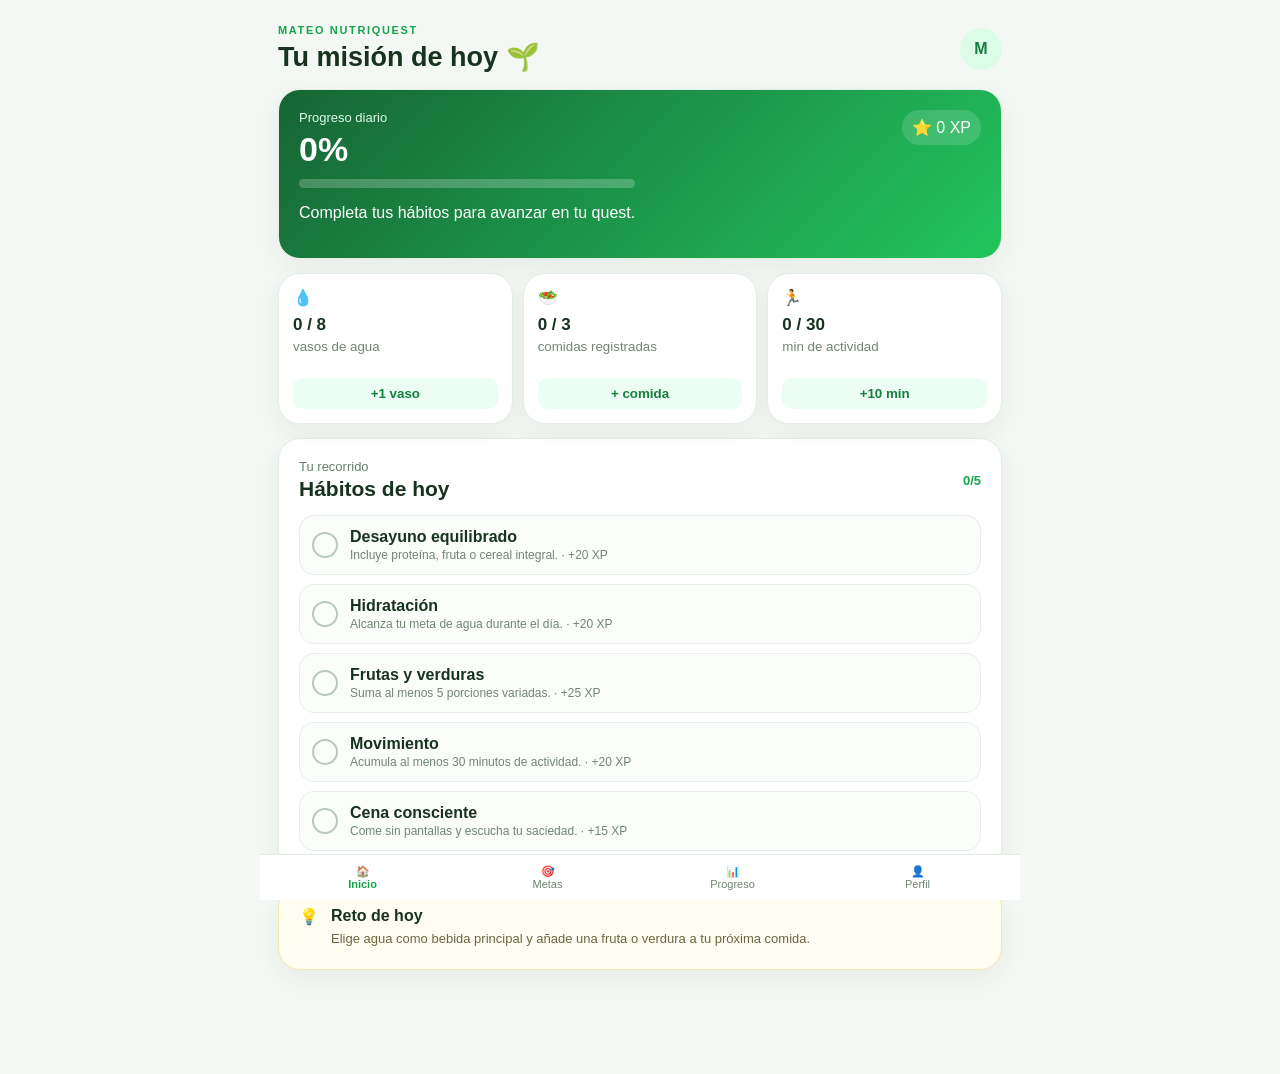
==== app/src/main/assets/index.html @ 77de2a28 "fix: package web app assets for Android APK" ====
<!doctype html><html lang="es"><head><meta charset="UTF-8"><meta name="viewport" content="width=device-width,initial-scale=1"><title>Mateo Nutriquest</title><style>*{box-sizing:border-box}body{margin:0;font-family:Arial,sans-serif;background:#f4f8f4;color:#17321f}.app{max-width:760px;margin:auto;padding-bottom:90px}.top{display:flex;justify-content:space-between;align-items:center;padding:24px 18px 16px}.ey{font-size:11px;font-weight:800;letter-spacing:.15em;color:#16a34a}.top h1{margin:5px 0 0;font-size:27px}.avatar{width:42px;height:42px;border-radius:50%;display:grid;place-items:center;background:#dcfce7;color:#15803d;font-weight:800}.card{background:#fff;border:1px solid #e4eee5;border-radius:22px;padding:20px;margin:0 18px 14px;box-shadow:0 8px 25px rgba(23,50,31,.06)}.hero{background:linear-gradient(135deg,#166534,#22c55e);color:#fff;display:flex;justify-content:space-between;gap:12px}.muted{margin:0;color:#66806d;font-size:13px}.hero .muted{color:#dcfce7}.pct{font-size:34px;font-weight:800;margin:5px 0 10px}.bar{height:9px;border-radius:20px;background:rgba(255,255,255,.22);overflow:hidden}.bar span{display:block;height:100%;width:0;background:#fff}.badge{background:rgba(255,255,255,.15);border-radius:999px;padding:8px 10px;height:max-content;white-space:nowrap}.stats{display:grid;grid-template-columns:repeat(3,1fr);gap:10px;margin:0 18px 14px}.stats .card{margin:0;padding:14px}.stat strong{display:block;font-size:17px;margin-top:8px}.stat small{display:block;color:#718574;min-height:30px;margin:4px 0 9px}.stat button{width:100%;border:0;border-radius:10px;background:#ecfdf3;color:#15803d;padding:8px;font-weight:700}.title{display:flex;justify-content:space-between;align-items:center}.title h2{margin:3px 0 0;font-size:21px}.title span{font-size:13px;font-weight:800;color:#16a34a}.list{display:grid;gap:9px;margin-top:14px}.habit{display:flex;gap:12px;align-items:center;border:1px solid #e8eee9;border-radius:15px;padding:12px;background:#fbfdfb}.check{width:26px;height:26px;border:2px solid #b8c9bc;border-radius:50%;display:grid;place-items:center;flex:none;color:#fff}.done{background:#f0fdf4;border-color:#bbf7d0}.done .check{background:#22c55e;border-color:#22c55e}.done strong{text-decoration:line-through;color:#709079}.habit p{margin:2px 0 0;font-size:12px;color:#718574}.tip{display:flex;gap:12px;background:#fffdf2;border-color:#f4e7b0}.tip p{margin:5px 0 0;color:#6d653f;font-size:13px;line-height:1.45}.nav{position:fixed;bottom:0;left:50%;transform:translateX(-50%);width:min(760px,100%);display:grid;grid-template-columns:repeat(4,1fr);background:#fff;border-top:1px solid #e5ece6;padding:10px}.nav div{text-align:center;font-size:11px;color:#718574}.nav .a{color:#16a34a;font-weight:800}@media(max-width:600px){.stats{gap:7px}.stats .card{padding:11px}.stat small{font-size:11px}}</style></head><body><div class="app"><header class="top"><div><div class="ey">MATEO NUTRIQUEST</div><h1>Tu misión de hoy 🌱</h1></div><div class="avatar">M</div></header><section class="card hero"><div><p class="muted">Progreso diario</p><div class="pct" id="pct">0%</div><div class="bar"><span id="bar"></span></div><p id="mot">Completa tus hábitos para avanzar en tu quest.</p></div><div class="badge">⭐ <span id="xp">0</span> XP</div></section><section class="stats"><article class="card stat">💧<strong id="water">0 / 8</strong><small>vasos de agua</small><button onclick="add('water')">+1 vaso</button></article><article class="card stat">🥗<strong id="meal">0 / 3</strong><small>comidas registradas</small><button onclick="add('meal')">+ comida</button></article><article class="card stat">🏃<strong id="activity">0 / 30</strong><small>min de actividad</small><button onclick="add('activity')">+10 min</button></article></section><section class="card"><div class="title"><div><p class="muted">Tu recorrido</p><h2>Hábitos de hoy</h2></div><span id="count">0/5</span></div><div class="list" id="list"></div></section><section class="card tip"><div>💡</div><div><strong>Reto de hoy</strong><p>Elige agua como bebida principal y añade una fruta o verdura a tu próxima comida.</p></div></section></div><nav class="nav"><div class="a">🏠<br>Inicio</div><div>🎯<br>Metas</div><div>📊<br>Progreso</div><div>👤<br>Perfil</div></nav><script>const H=[['Desayuno equilibrado','Incluye proteína, fruta o cereal integral.',20],['Hidratación','Alcanza tu meta de agua durante el día.',20],['Frutas y verduras','Suma al menos 5 porciones variadas.',25],['Movimiento','Acumula al menos 30 minutos de actividad.',20],['Cena consciente','Come sin pantallas y escucha tu saciedad.',15]];const s={water:0,meal:0,activity:0,xp:0,done:[0,0,0,0,0]};function render(){let c=s.done.filter(Boolean).length,p=Math.round(c/5*100);document.getElementById('pct').textContent=p+'%';document.getElementById('bar').style.width=p+'%';document.getElementById('xp').textContent=s.xp;document.getElementById('count').textContent=c+'/5';document.getElementById('water').textContent=s.water+' / 8';document.getElementById('meal').textContent=s.meal+' / 3';document.getElementById('activity').textContent=s.activity+' / 30';document.getElementById('mot').textContent=p===100?'¡Quest completada! Mañana hay una nueva aventura.':p>=60?'¡Vas genial! Unos pasos más y completas tu misión.':'Completa tus hábitos para avanzar en tu quest.';document.getElementById('list').innerHTML=H.map((h,i)=>'<div class="habit '+(s.done[i]?'done':'')+'" onclick="toggle('+i+')"><div class="check">'+(s.done[i]?'✓':'')+'</div><div><strong>'+h[0]+'</strong><p>'+h[1]+' · +'+h[2]+' XP</p></div></div>').join('')}function toggle(i){s.done[i]=!s.done[i];s.xp+=s.done[i]?H[i][2]:-H[i][2];render()}function add(k){s[k]=Math.min(k==='water'?8:k==='meal'?3:30,s[k]+(k==='activity'?10:1));render()}render();</script></body></html>
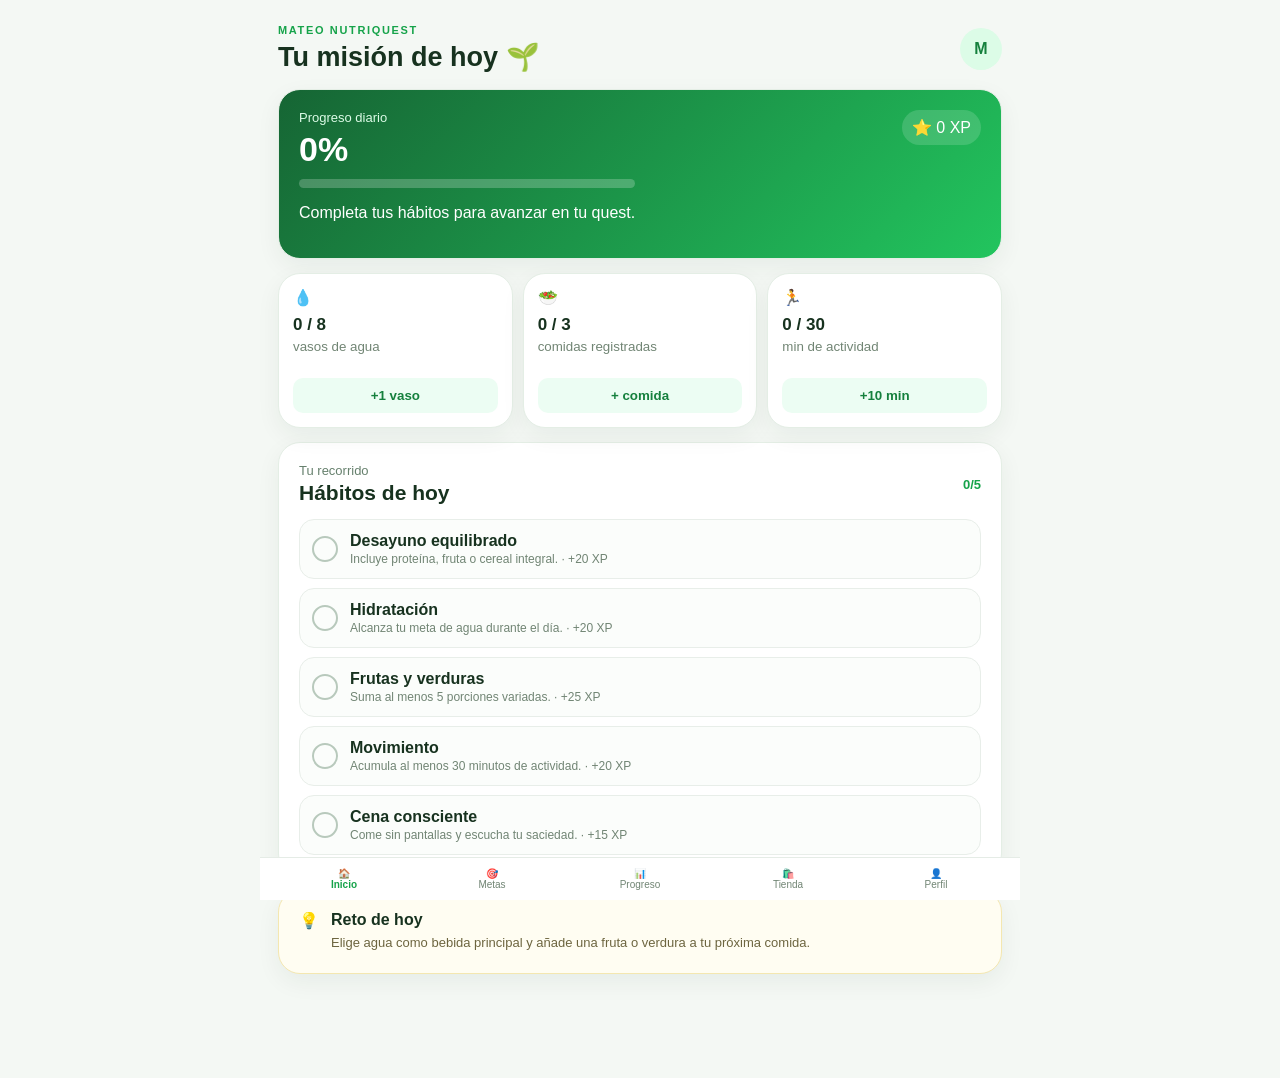
==== commit 58018434: "Agregar sección de venta de productos a NutriQuest" ====
--- a/app/src/main/assets/index.html
+++ b/app/src/main/assets/index.html
@@ -1 +1 @@
-<!doctype html><html lang="es"><head><meta charset="UTF-8"><meta name="viewport" content="width=device-width,initial-scale=1"><title>Mateo Nutriquest</title><style>*{box-sizing:border-box}body{margin:0;font-family:Arial,sans-serif;background:#f4f8f4;color:#17321f}.app{max-width:760px;margin:auto;padding-bottom:90px}.top{display:flex;justify-content:space-between;align-items:center;padding:24px 18px 16px}.ey{font-size:11px;font-weight:800;letter-spacing:.15em;color:#16a34a}.top h1{margin:5px 0 0;font-size:27px}.avatar{width:42px;height:42px;border-radius:50%;display:grid;place-items:center;background:#dcfce7;color:#15803d;font-weight:800}.card{background:#fff;border:1px solid #e4eee5;border-radius:22px;padding:20px;margin:0 18px 14px;box-shadow:0 8px 25px rgba(23,50,31,.06)}.hero{background:linear-gradient(135deg,#166534,#22c55e);color:#fff;display:flex;justify-content:space-between;gap:12px}.muted{margin:0;color:#66806d;font-size:13px}.hero .muted{color:#dcfce7}.pct{font-size:34px;font-weight:800;margin:5px 0 10px}.bar{height:9px;border-radius:20px;background:rgba(255,255,255,.22);overflow:hidden}.bar span{display:block;height:100%;width:0;background:#fff}.badge{background:rgba(255,255,255,.15);border-radius:999px;padding:8px 10px;height:max-content;white-space:nowrap}.stats{display:grid;grid-template-columns:repeat(3,1fr);gap:10px;margin:0 18px 14px}.stats .card{margin:0;padding:14px}.stat strong{display:block;font-size:17px;margin-top:8px}.stat small{display:block;color:#718574;min-height:30px;margin:4px 0 9px}.stat button{width:100%;border:0;border-radius:10px;background:#ecfdf3;color:#15803d;padding:8px;font-weight:700}.title{display:flex;justify-content:space-between;align-items:center}.title h2{margin:3px 0 0;font-size:21px}.title span{font-size:13px;font-weight:800;color:#16a34a}.list{display:grid;gap:9px;margin-top:14px}.habit{display:flex;gap:12px;align-items:center;border:1px solid #e8eee9;border-radius:15px;padding:12px;background:#fbfdfb}.check{width:26px;height:26px;border:2px solid #b8c9bc;border-radius:50%;display:grid;place-items:center;flex:none;color:#fff}.done{background:#f0fdf4;border-color:#bbf7d0}.done .check{background:#22c55e;border-color:#22c55e}.done strong{text-decoration:line-through;color:#709079}.habit p{margin:2px 0 0;font-size:12px;color:#718574}.tip{display:flex;gap:12px;background:#fffdf2;border-color:#f4e7b0}.tip p{margin:5px 0 0;color:#6d653f;font-size:13px;line-height:1.45}.nav{position:fixed;bottom:0;left:50%;transform:translateX(-50%);width:min(760px,100%);display:grid;grid-template-columns:repeat(4,1fr);background:#fff;border-top:1px solid #e5ece6;padding:10px}.nav div{text-align:center;font-size:11px;color:#718574}.nav .a{color:#16a34a;font-weight:800}@media(max-width:600px){.stats{gap:7px}.stats .card{padding:11px}.stat small{font-size:11px}}</style></head><body><div class="app"><header class="top"><div><div class="ey">MATEO NUTRIQUEST</div><h1>Tu misión de hoy 🌱</h1></div><div class="avatar">M</div></header><section class="card hero"><div><p class="muted">Progreso diario</p><div class="pct" id="pct">0%</div><div class="bar"><span id="bar"></span></div><p id="mot">Completa tus hábitos para avanzar en tu quest.</p></div><div class="badge">⭐ <span id="xp">0</span> XP</div></section><section class="stats"><article class="card stat">💧<strong id="water">0 / 8</strong><small>vasos de agua</small><button onclick="add('water')">+1 vaso</button></article><article class="card stat">🥗<strong id="meal">0 / 3</strong><small>comidas registradas</small><button onclick="add('meal')">+ comida</button></article><article class="card stat">🏃<strong id="activity">0 / 30</strong><small>min de actividad</small><button onclick="add('activity')">+10 min</button></article></section><section class="card"><div class="title"><div><p class="muted">Tu recorrido</p><h2>Hábitos de hoy</h2></div><span id="count">0/5</span></div><div class="list" id="list"></div></section><section class="card tip"><div>💡</div><div><strong>Reto de hoy</strong><p>Elige agua como bebida principal y añade una fruta o verdura a tu próxima comida.</p></div></section></div><nav class="nav"><div class="a">🏠<br>Inicio</div><div>🎯<br>Metas</div><div>📊<br>Progreso</div><div>👤<br>Perfil</div></nav><script>const H=[['Desayuno equilibrado','Incluye proteína, fruta o cereal integral.',20],['Hidratación','Alcanza tu meta de agua durante el día.',20],['Frutas y verduras','Suma al menos 5 porciones variadas.',25],['Movimiento','Acumula al menos 30 minutos de actividad.',20],['Cena consciente','Come sin pantallas y escucha tu saciedad.',15]];const s={water:0,meal:0,activity:0,xp:0,done:[0,0,0,0,0]};function render(){let c=s.done.filter(Boolean).length,p=Math.round(c/5*100);document.getElementById('pct').textContent=p+'%';document.getElementById('bar').style.width=p+'%';document.getElementById('xp').textContent=s.xp;document.getElementById('count').textContent=c+'/5';document.getElementById('water').textContent=s.water+' / 8';document.getElementById('meal').textContent=s.meal+' / 3';document.getElementById('activity').textContent=s.activity+' / 30';document.getElementById('mot').textContent=p===100?'¡Quest completada! Mañana hay una nueva aventura.':p>=60?'¡Vas genial! Unos pasos más y completas tu misión.':'Completa tus hábitos para avanzar en tu quest.';document.getElementById('list').innerHTML=H.map((h,i)=>'<div class="habit '+(s.done[i]?'done':'')+'" onclick="toggle('+i+')"><div class="check">'+(s.done[i]?'✓':'')+'</div><div><strong>'+h[0]+'</strong><p>'+h[1]+' · +'+h[2]+' XP</p></div></div>').join('')}function toggle(i){s.done[i]=!s.done[i];s.xp+=s.done[i]?H[i][2]:-H[i][2];render()}function add(k){s[k]=Math.min(k==='water'?8:k==='meal'?3:30,s[k]+(k==='activity'?10:1));render()}render();</script></body></html>+<!doctype html><html lang="es"><head><meta charset="UTF-8"><meta name="viewport" content="width=device-width,initial-scale=1"><title>Mateo Nutriquest</title><style>*{box-sizing:border-box}body{margin:0;font-family:Arial,sans-serif;background:#f4f8f4;color:#17321f}.app{max-width:760px;margin:auto;padding-bottom:90px}.top{display:flex;justify-content:space-between;align-items:center;padding:24px 18px 16px}.ey{font-size:11px;font-weight:800;letter-spacing:.15em;color:#16a34a}.top h1{margin:5px 0 0;font-size:27px}.avatar{width:42px;height:42px;border-radius:50%;display:grid;place-items:center;background:#dcfce7;color:#15803d;font-weight:800}.card{background:#fff;border:1px solid #e4eee5;border-radius:22px;padding:20px;margin:0 18px 14px;box-shadow:0 8px 25px rgba(23,50,31,.06)}.hero{background:linear-gradient(135deg,#166534,#22c55e);color:#fff;display:flex;justify-content:space-between;gap:12px}.muted{margin:0;color:#66806d;font-size:13px}.hero .muted{color:#dcfce7}.pct{font-size:34px;font-weight:800;margin:5px 0 10px}.bar{height:9px;border-radius:20px;background:rgba(255,255,255,.22);overflow:hidden}.bar span{display:block;height:100%;width:0;background:#fff}.badge{background:rgba(255,255,255,.15);border-radius:999px;padding:8px 10px;height:max-content;white-space:nowrap}.stats{display:grid;grid-template-columns:repeat(3,1fr);gap:10px;margin:0 18px 14px}.stats .card{margin:0;padding:14px}.stat strong{display:block;font-size:17px;margin-top:8px}.stat small{display:block;color:#718574;min-height:30px;margin:4px 0 9px}.stat button,.buy{width:100%;border:0;border-radius:10px;background:#ecfdf3;color:#15803d;padding:10px;font-weight:700}.title{display:flex;justify-content:space-between;align-items:center}.title h2{margin:3px 0 0;font-size:21px}.title span{font-size:13px;font-weight:800;color:#16a34a}.list{display:grid;gap:9px;margin-top:14px}.habit{display:flex;gap:12px;align-items:center;border:1px solid #e8eee9;border-radius:15px;padding:12px;background:#fbfdfb}.check{width:26px;height:26px;border:2px solid #b8c9bc;border-radius:50%;display:grid;place-items:center;flex:none;color:#fff}.done{background:#f0fdf4;border-color:#bbf7d0}.done .check{background:#22c55e;border-color:#22c55e}.done strong{text-decoration:line-through;color:#709079}.habit p{margin:2px 0 0;font-size:12px;color:#718574}.tip{display:flex;gap:12px;background:#fffdf2;border-color:#f4e7b0}.tip p{margin:5px 0 0;color:#6d653f;font-size:13px;line-height:1.45}.store{display:none}.products{display:grid;grid-template-columns:repeat(2,1fr);gap:12px;margin-top:14px}.product{border:1px solid #e5eee6;border-radius:17px;padding:14px;background:#fbfdfb}.product .pic{height:95px;border-radius:13px;background:#dcfce7;display:grid;place-items:center;font-size:45px;margin-bottom:10px}.product h3{font-size:16px;margin:5px 0}.price{font-weight:800;color:#15803d;font-size:18px;margin:7px 0 10px}.cart{background:#166534;color:#fff;border:0;border-radius:12px;padding:12px 15px;font-weight:800}.nav{position:fixed;bottom:0;left:50%;transform:translateX(-50%);width:min(760px,100%);display:grid;grid-template-columns:repeat(5,1fr);background:#fff;border-top:1px solid #e5ece6;padding:10px;z-index:5}.nav div{text-align:center;font-size:10px;color:#718574;cursor:pointer}.nav .a{color:#16a34a;font-weight:800}@media(max-width:600px){.stats{gap:7px}.stats .card{padding:11px}.stat small{font-size:11px}.products{grid-template-columns:1fr 1fr}.nav div{font-size:9px}}</style></head><body><div class="app"><header class="top"><div><div class="ey">MATEO NUTRIQUEST</div><h1>Tu misión de hoy 🌱</h1></div><div class="avatar">M</div></header><main id="home"><section class="card hero"><div><p class="muted">Progreso diario</p><div class="pct" id="pct">0%</div><div class="bar"><span id="bar"></span></div><p id="mot">Completa tus hábitos para avanzar en tu quest.</p></div><div class="badge">⭐ <span id="xp">0</span> XP</div></section><section class="stats"><article class="card stat">💧<strong id="water">0 / 8</strong><small>vasos de agua</small><button onclick="add('water')">+1 vaso</button></article><article class="card stat">🥗<strong id="meal">0 / 3</strong><small>comidas registradas</small><button onclick="add('meal')">+ comida</button></article><article class="card stat">🏃<strong id="activity">0 / 30</strong><small>min de actividad</small><button onclick="add('activity')">+10 min</button></article></section><section class="card"><div class="title"><div><p class="muted">Tu recorrido</p><h2>Hábitos de hoy</h2></div><span id="count">0/5</span></div><div class="list" id="list"></div></section><section class="card tip"><div>💡</div><div><strong>Reto de hoy</strong><p>Elige agua como bebida principal y añade una fruta o verdura a tu próxima comida.</p></div></section></main><section id="store" class="store"><div class="card"><div class="title"><div><p class="muted">NutriQuest Shop</p><h2>🛍️ Venta de productos</h2></div><button class="cart" onclick="showCart()">🛒 <span id="cartCount">0</span></button></div><p class="muted" style="margin-top:8px">Productos seleccionados para acompañar tus objetivos de nutrición.</p><div class="products"><article class="product"><div class="pic">🥤</div><h3>Proteína vegetal</h3><div class="price">S/ 59.90</div><button class="buy" onclick="addCart('Proteína vegetal',59.90)">Agregar al carrito</button></article><article class="product"><div class="pic">🍫</div><h3>Barra energética</h3><div class="price">S/ 8.50</div><button class="buy" onclick="addCart('Barra energética',8.50)">Agregar al carrito</button></article><article class="product"><div class="pic">💊</div><h3>Multivitamínico</h3><div class="price">S/ 39.90</div><button class="buy" onclick="addCart('Multivitamínico',39.90)">Agregar al carrito</button></article><article class="product"><div class="pic">🥜</div><h3>Snack de frutos secos</h3><div class="price">S/ 12.90</div><button class="buy" onclick="addCart('Snack de frutos secos',12.90)">Agregar al carrito</button></article></div></div></section></div><nav class="nav"><div class="a" onclick="go('home',this)">🏠<br>Inicio</div><div onclick="go('home',this)">🎯<br>Metas</div><div onclick="go('home',this)">📊<br>Progreso</div><div onclick="go('store',this)">🛍️<br>Tienda</div><div onclick="go('home',this)">👤<br>Perfil</div></nav><script>const H=[['Desayuno equilibrado','Incluye proteína, fruta o cereal integral.',20],['Hidratación','Alcanza tu meta de agua durante el día.',20],['Frutas y verduras','Suma al menos 5 porciones variadas.',25],['Movimiento','Acumula al menos 30 minutos de actividad.',20],['Cena consciente','Come sin pantallas y escucha tu saciedad.',15]];const s={water:0,meal:0,activity:0,xp:0,done:[0,0,0,0,0],cart:[]};function render(){let c=s.done.filter(Boolean).length,p=Math.round(c/5*100);document.getElementById('pct').textContent=p+'%';document.getElementById('bar').style.width=p+'%';document.getElementById('xp').textContent=s.xp;document.getElementById('count').textContent=c+'/5';document.getElementById('water').textContent=s.water+' / 8';document.getElementById('meal').textContent=s.meal+' / 3';document.getElementById('activity').textContent=s.activity+' / 30';document.getElementById('cartCount').textContent=s.cart.length;document.getElementById('mot').textContent=p===100?'¡Quest completada! Mañana hay una nueva aventura.':p>=60?'¡Vas genial! Unos pasos más y completas tu misión.':'Completa tus hábitos para avanzar en tu quest.';document.getElementById('list').innerHTML=H.map((h,i)=>'<div class="habit '+(s.done[i]?'done':'')+'" onclick="toggle('+i+')"><div class="check">'+(s.done[i]?'✓':'')+'</div><div><strong>'+h[0]+'</strong><p>'+h[1]+' · +'+h[2]+' XP</p></div></div>').join('')}function toggle(i){s.done[i]=!s.done[i];s.xp+=s.done[i]?H[i][2]:-H[i][2];render()}function add(k){s[k]=Math.min(k==='water'?8:k==='meal'?3:30,s[k]+(k==='activity'?10:1));render()}function addCart(name,price){s.cart.push({name,price});render();alert(name+' agregado al carrito.')}function showCart(){if(!s.cart.length){alert('Tu carrito está vacío.');return}let total=s.cart.reduce((a,p)=>a+p.price,0);alert('Carrito:\n\n'+s.cart.map(p=>'• '+p.name+' — S/ '+p.price.toFixed(2)).join('\n')+'\n\nTotal: S/ '+total.toFixed(2)+'\n\nPróximamente podrás completar el pago.')}function go(id,el){document.getElementById('home').style.display=id==='home'?'block':'none';document.getElementById('store').style.display=id==='store'?'block':'none';document.querySelectorAll('.nav div').forEach(x=>x.classList.remove('a'));el.classList.add('a');window.scrollTo(0,0)}render();</script></body></html>
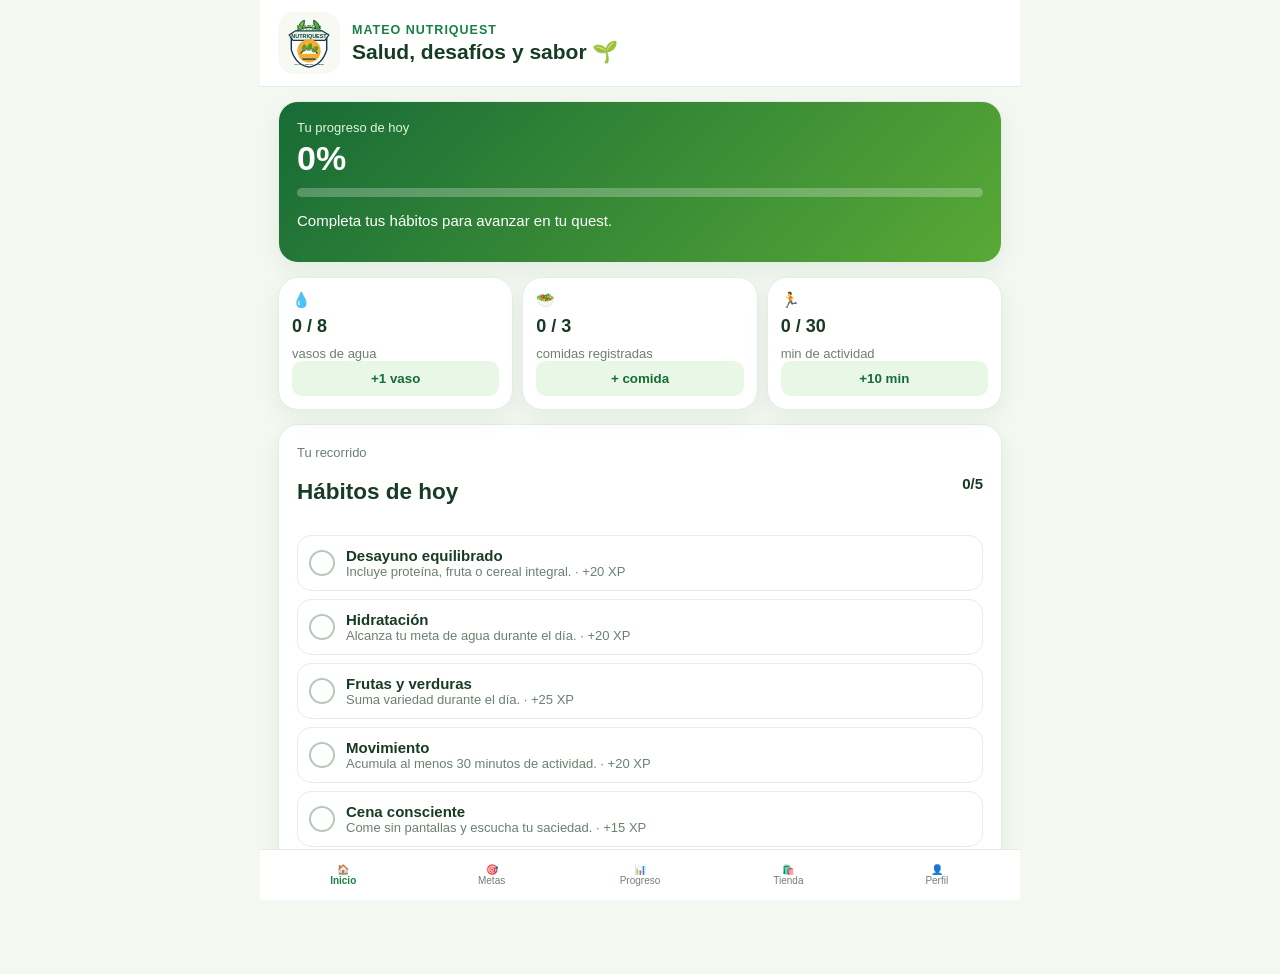
==== commit d07df59a: "Add NutriQuest logo and polish app UI" ====
--- a/app/src/main/assets/index.html
+++ b/app/src/main/assets/index.html
@@ -1 +1 @@
-<!doctype html><html lang="es"><head><meta charset="UTF-8"><meta name="viewport" content="width=device-width,initial-scale=1"><title>Mateo Nutriquest</title><style>*{box-sizing:border-box}body{margin:0;font-family:Arial,sans-serif;background:#f4f8f4;color:#17321f}.app{max-width:760px;margin:auto;padding-bottom:90px}.top{display:flex;justify-content:space-between;align-items:center;padding:24px 18px 16px}.ey{font-size:11px;font-weight:800;letter-spacing:.15em;color:#16a34a}.top h1{margin:5px 0 0;font-size:27px}.avatar{width:42px;height:42px;border-radius:50%;display:grid;place-items:center;background:#dcfce7;color:#15803d;font-weight:800}.card{background:#fff;border:1px solid #e4eee5;border-radius:22px;padding:20px;margin:0 18px 14px;box-shadow:0 8px 25px rgba(23,50,31,.06)}.hero{background:linear-gradient(135deg,#166534,#22c55e);color:#fff;display:flex;justify-content:space-between;gap:12px}.muted{margin:0;color:#66806d;font-size:13px}.hero .muted{color:#dcfce7}.pct{font-size:34px;font-weight:800;margin:5px 0 10px}.bar{height:9px;border-radius:20px;background:rgba(255,255,255,.22);overflow:hidden}.bar span{display:block;height:100%;width:0;background:#fff}.badge{background:rgba(255,255,255,.15);border-radius:999px;padding:8px 10px;height:max-content;white-space:nowrap}.stats{display:grid;grid-template-columns:repeat(3,1fr);gap:10px;margin:0 18px 14px}.stats .card{margin:0;padding:14px}.stat strong{display:block;font-size:17px;margin-top:8px}.stat small{display:block;color:#718574;min-height:30px;margin:4px 0 9px}.stat button,.buy{width:100%;border:0;border-radius:10px;background:#ecfdf3;color:#15803d;padding:10px;font-weight:700}.title{display:flex;justify-content:space-between;align-items:center}.title h2{margin:3px 0 0;font-size:21px}.title span{font-size:13px;font-weight:800;color:#16a34a}.list{display:grid;gap:9px;margin-top:14px}.habit{display:flex;gap:12px;align-items:center;border:1px solid #e8eee9;border-radius:15px;padding:12px;background:#fbfdfb}.check{width:26px;height:26px;border:2px solid #b8c9bc;border-radius:50%;display:grid;place-items:center;flex:none;color:#fff}.done{background:#f0fdf4;border-color:#bbf7d0}.done .check{background:#22c55e;border-color:#22c55e}.done strong{text-decoration:line-through;color:#709079}.habit p{margin:2px 0 0;font-size:12px;color:#718574}.tip{display:flex;gap:12px;background:#fffdf2;border-color:#f4e7b0}.tip p{margin:5px 0 0;color:#6d653f;font-size:13px;line-height:1.45}.store{display:none}.products{display:grid;grid-template-columns:repeat(2,1fr);gap:12px;margin-top:14px}.product{border:1px solid #e5eee6;border-radius:17px;padding:14px;background:#fbfdfb}.product .pic{height:95px;border-radius:13px;background:#dcfce7;display:grid;place-items:center;font-size:45px;margin-bottom:10px}.product h3{font-size:16px;margin:5px 0}.price{font-weight:800;color:#15803d;font-size:18px;margin:7px 0 10px}.cart{background:#166534;color:#fff;border:0;border-radius:12px;padding:12px 15px;font-weight:800}.nav{position:fixed;bottom:0;left:50%;transform:translateX(-50%);width:min(760px,100%);display:grid;grid-template-columns:repeat(5,1fr);background:#fff;border-top:1px solid #e5ece6;padding:10px;z-index:5}.nav div{text-align:center;font-size:10px;color:#718574;cursor:pointer}.nav .a{color:#16a34a;font-weight:800}@media(max-width:600px){.stats{gap:7px}.stats .card{padding:11px}.stat small{font-size:11px}.products{grid-template-columns:1fr 1fr}.nav div{font-size:9px}}</style></head><body><div class="app"><header class="top"><div><div class="ey">MATEO NUTRIQUEST</div><h1>Tu misión de hoy 🌱</h1></div><div class="avatar">M</div></header><main id="home"><section class="card hero"><div><p class="muted">Progreso diario</p><div class="pct" id="pct">0%</div><div class="bar"><span id="bar"></span></div><p id="mot">Completa tus hábitos para avanzar en tu quest.</p></div><div class="badge">⭐ <span id="xp">0</span> XP</div></section><section class="stats"><article class="card stat">💧<strong id="water">0 / 8</strong><small>vasos de agua</small><button onclick="add('water')">+1 vaso</button></article><article class="card stat">🥗<strong id="meal">0 / 3</strong><small>comidas registradas</small><button onclick="add('meal')">+ comida</button></article><article class="card stat">🏃<strong id="activity">0 / 30</strong><small>min de actividad</small><button onclick="add('activity')">+10 min</button></article></section><section class="card"><div class="title"><div><p class="muted">Tu recorrido</p><h2>Hábitos de hoy</h2></div><span id="count">0/5</span></div><div class="list" id="list"></div></section><section class="card tip"><div>💡</div><div><strong>Reto de hoy</strong><p>Elige agua como bebida principal y añade una fruta o verdura a tu próxima comida.</p></div></section></main><section id="store" class="store"><div class="card"><div class="title"><div><p class="muted">NutriQuest Shop</p><h2>🛍️ Venta de productos</h2></div><button class="cart" onclick="showCart()">🛒 <span id="cartCount">0</span></button></div><p class="muted" style="margin-top:8px">Productos seleccionados para acompañar tus objetivos de nutrición.</p><div class="products"><article class="product"><div class="pic">🥤</div><h3>Proteína vegetal</h3><div class="price">S/ 59.90</div><button class="buy" onclick="addCart('Proteína vegetal',59.90)">Agregar al carrito</button></article><article class="product"><div class="pic">🍫</div><h3>Barra energética</h3><div class="price">S/ 8.50</div><button class="buy" onclick="addCart('Barra energética',8.50)">Agregar al carrito</button></article><article class="product"><div class="pic">💊</div><h3>Multivitamínico</h3><div class="price">S/ 39.90</div><button class="buy" onclick="addCart('Multivitamínico',39.90)">Agregar al carrito</button></article><article class="product"><div class="pic">🥜</div><h3>Snack de frutos secos</h3><div class="price">S/ 12.90</div><button class="buy" onclick="addCart('Snack de frutos secos',12.90)">Agregar al carrito</button></article></div></div></section></div><nav class="nav"><div class="a" onclick="go('home',this)">🏠<br>Inicio</div><div onclick="go('home',this)">🎯<br>Metas</div><div onclick="go('home',this)">📊<br>Progreso</div><div onclick="go('store',this)">🛍️<br>Tienda</div><div onclick="go('home',this)">👤<br>Perfil</div></nav><script>const H=[['Desayuno equilibrado','Incluye proteína, fruta o cereal integral.',20],['Hidratación','Alcanza tu meta de agua durante el día.',20],['Frutas y verduras','Suma al menos 5 porciones variadas.',25],['Movimiento','Acumula al menos 30 minutos de actividad.',20],['Cena consciente','Come sin pantallas y escucha tu saciedad.',15]];const s={water:0,meal:0,activity:0,xp:0,done:[0,0,0,0,0],cart:[]};function render(){let c=s.done.filter(Boolean).length,p=Math.round(c/5*100);document.getElementById('pct').textContent=p+'%';document.getElementById('bar').style.width=p+'%';document.getElementById('xp').textContent=s.xp;document.getElementById('count').textContent=c+'/5';document.getElementById('water').textContent=s.water+' / 8';document.getElementById('meal').textContent=s.meal+' / 3';document.getElementById('activity').textContent=s.activity+' / 30';document.getElementById('cartCount').textContent=s.cart.length;document.getElementById('mot').textContent=p===100?'¡Quest completada! Mañana hay una nueva aventura.':p>=60?'¡Vas genial! Unos pasos más y completas tu misión.':'Completa tus hábitos para avanzar en tu quest.';document.getElementById('list').innerHTML=H.map((h,i)=>'<div class="habit '+(s.done[i]?'done':'')+'" onclick="toggle('+i+')"><div class="check">'+(s.done[i]?'✓':'')+'</div><div><strong>'+h[0]+'</strong><p>'+h[1]+' · +'+h[2]+' XP</p></div></div>').join('')}function toggle(i){s.done[i]=!s.done[i];s.xp+=s.done[i]?H[i][2]:-H[i][2];render()}function add(k){s[k]=Math.min(k==='water'?8:k==='meal'?3:30,s[k]+(k==='activity'?10:1));render()}function addCart(name,price){s.cart.push({name,price});render();alert(name+' agregado al carrito.')}function showCart(){if(!s.cart.length){alert('Tu carrito está vacío.');return}let total=s.cart.reduce((a,p)=>a+p.price,0);alert('Carrito:\n\n'+s.cart.map(p=>'• '+p.name+' — S/ '+p.price.toFixed(2)).join('\n')+'\n\nTotal: S/ '+total.toFixed(2)+'\n\nPróximamente podrás completar el pago.')}function go(id,el){document.getElementById('home').style.display=id==='home'?'block':'none';document.getElementById('store').style.display=id==='store'?'block':'none';document.querySelectorAll('.nav div').forEach(x=>x.classList.remove('a'));el.classList.add('a');window.scrollTo(0,0)}render();</script></body></html>+<!doctype html><html lang="es"><head><meta charset="utf-8"><meta name="viewport" content="width=device-width,initial-scale=1"><title>Mateo NutriQuest</title><style>*{box-sizing:border-box}body{margin:0;background:#f3f8f1;color:#173b25;font:15px Arial,sans-serif}.app{max-width:760px;margin:auto;padding-bottom:86px}.top{display:flex;align-items:center;gap:12px;padding:12px 18px;background:#fff;border-bottom:1px solid #e2eee3;position:sticky;top:0;z-index:4}.logo{width:62px;height:62px;border-radius:16px}.brand small{color:#198044;font-weight:800;letter-spacing:.08em}.brand h1{margin:3px 0;font-size:21px}.card{background:#fff;border:1px solid #e3eee5;border-radius:20px;padding:18px;margin:14px 18px;box-shadow:0 8px 22px #173b2510}.hero{background:linear-gradient(135deg,#176b36,#59a936);color:#fff}.muted{color:#6b806f;font-size:13px}.hero .muted{color:#e2f4df}.pct{font-size:34px;font-weight:800;margin:4px 0 10px}.bar{height:9px;border-radius:10px;background:#ffffff40;overflow:hidden}.bar span{display:block;height:100%;width:0;background:#fff}.stats{display:grid;grid-template-columns:repeat(3,1fr);gap:9px;margin:14px 18px}.stats .card{margin:0;padding:13px}.stats strong{display:block;font-size:18px;margin:7px 0}.stats button,.buy{width:100%;border:0;border-radius:10px;padding:10px;background:#e9f7e6;color:#176b36;font-weight:800}.sectionTitle{display:flex;justify-content:space-between;align-items:center}.list{margin-top:12px}.habit{display:flex;gap:11px;align-items:center;padding:11px;border:1px solid #e3eee5;border-radius:14px;margin:8px 0}.check{width:26px;height:26px;border:2px solid #b7c9b8;border-radius:50%;display:grid;place-items:center;flex:none}.done{background:#effbea}.done .check{background:#43a63a;color:#fff;border-color:#43a63a}.done b{text-decoration:line-through}.store{display:none}.products{display:grid;grid-template-columns:1fr 1fr;gap:11px}.product{border:1px solid #e1ece2;border-radius:17px;padding:12px}.pic{height:92px;border-radius:13px;background:#f0f8ed;display:grid;place-items:center;font-size:42px}.product h3{margin:8px 0 3px;font-size:16px}.price{color:#198044;font-size:17px;font-weight:800;margin:6px 0}.buy{background:#4b9f31;color:#fff}.cart{border:0;border-radius:11px;background:#176b36;color:#fff;padding:10px 13px;font-weight:800}.nav{position:fixed;bottom:0;left:50%;transform:translateX(-50%);width:min(760px,100%);display:grid;grid-template-columns:repeat(5,1fr);background:#fff;border-top:1px solid #e2eee3;padding:9px;z-index:5}.nav button{border:0;background:none;color:#718273;font-size:10px;padding:5px}.nav .on{color:#198044;font-weight:800}@media(max-width:600px){.stats{gap:6px}.stats .card{padding:10px}.products{grid-template-columns:1fr 1fr}}</style></head><body><div class="app"><header class="top"><img class="logo" src="logo.svg" alt="Mateo NutriQuest"><div class="brand"><small>MATEO NUTRIQUEST</small><h1>Salud, desafíos y sabor 🌱</h1></div></header><main id="home"><section class="card hero"><div class="muted">Tu progreso de hoy</div><div class="pct" id="pct">0%</div><div class="bar"><span id="bar"></span></div><p id="mot">Completa tus hábitos para avanzar en tu quest.</p></section><section class="stats"><article class="card">💧<strong id="water">0 / 8</strong><span class="muted">vasos de agua</span><button onclick="add('water')">+1 vaso</button></article><article class="card">🥗<strong id="meal">0 / 3</strong><span class="muted">comidas registradas</span><button onclick="add('meal')">+ comida</button></article><article class="card">🏃<strong id="activity">0 / 30</strong><span class="muted">min de actividad</span><button onclick="add('activity')">+10 min</button></article></section><section class="card"><div class="sectionTitle"><div><span class="muted">Tu recorrido</span><h2>Hábitos de hoy</h2></div><b id="count">0/5</b></div><div class="list" id="list"></div></section></main><section id="store" class="store"><div class="card"><div class="sectionTitle"><div><span class="muted">NutriQuest Shop</span><h2>🛍️ Venta de productos</h2></div><button class="cart" onclick="showCart()">🛒 <span id="cartCount">0</span></button></div><p class="muted">Productos saludables para acompañar tus objetivos.</p><div class="products"><article class="product"><div class="pic">🥤</div><h3>Proteína vegetal</h3><div class="price">S/ 59.90</div><button class="buy" onclick="addCart('Proteína vegetal',59.90)">Agregar al carrito</button></article><article class="product"><div class="pic">🍫</div><h3>Barra energética</h3><div class="price">S/ 8.50</div><button class="buy" onclick="addCart('Barra energética',8.50)">Agregar al carrito</button></article><article class="product"><div class="pic">💊</div><h3>Multivitamínico</h3><div class="price">S/ 39.90</div><button class="buy" onclick="addCart('Multivitamínico',39.90)">Agregar al carrito</button></article><article class="product"><div class="pic">🥜</div><h3>Snack de frutos secos</h3><div class="price">S/ 12.90</div><button class="buy" onclick="addCart('Snack de frutos secos',12.90)">Agregar al carrito</button></article></div></div></section></div><nav class="nav"><button class="on" onclick="go('home',this)">🏠<br>Inicio</button><button onclick="go('home',this)">🎯<br>Metas</button><button onclick="go('home',this)">📊<br>Progreso</button><button onclick="go('store',this)">🛍️<br>Tienda</button><button onclick="go('home',this)">👤<br>Perfil</button></nav><script>const H=[['Desayuno equilibrado','Incluye proteína, fruta o cereal integral.',20],['Hidratación','Alcanza tu meta de agua durante el día.',20],['Frutas y verduras','Suma variedad durante el día.',25],['Movimiento','Acumula al menos 30 minutos de actividad.',20],['Cena consciente','Come sin pantallas y escucha tu saciedad.',15]];const s={water:0,meal:0,activity:0,done:[0,0,0,0,0],cart:[]};function render(){let c=s.done.filter(Boolean).length,p=Math.round(c/5*100);document.getElementById('pct').textContent=p+'%';document.getElementById('bar').style.width=p+'%';document.getElementById('count').textContent=c+'/5';document.getElementById('water').textContent=s.water+' / 8';document.getElementById('meal').textContent=s.meal+' / 3';document.getElementById('activity').textContent=s.activity+' / 30';document.getElementById('cartCount').textContent=s.cart.length;document.getElementById('mot').textContent=p===100?'¡Quest completada! 🎉':p>=60?'¡Vas genial! Unos pasos más.':'Completa tus hábitos para avanzar en tu quest.';document.getElementById('list').innerHTML=H.map((h,i)=>'<div class="habit '+(s.done[i]?'done':'')+'" onclick="toggle('+i+')"><div class="check">'+(s.done[i]?'✓':'')+'</div><div><b>'+h[0]+'</b><div class="muted">'+h[1]+' · +'+h[2]+' XP</div></div></div>').join('')}function toggle(i){s.done[i]=!s.done[i];render()}function add(k){s[k]=Math.min(k==='water'?8:k==='meal'?3:30,s[k]+(k==='activity'?10:1));render()}function addCart(name,price){s.cart.push({name:name,price:price});render();alert(name+' agregado al carrito.')}function showCart(){if(!s.cart.length)return alert('Tu carrito está vacío.');let total=s.cart.reduce((a,p)=>a+p.price,0);alert(s.cart.map(p=>'• '+p.name+' — S/ '+p.price.toFixed(2)).join('\n')+'\n\nTotal: S/ '+total.toFixed(2)+'\n\nEl pago real se conectará en la siguiente versión.')}function go(id,el){document.getElementById('home').style.display=id==='home'?'block':'none';document.getElementById('store').style.display=id==='store'?'block':'none';document.querySelectorAll('.nav button').forEach(x=>x.classList.remove('on'));el.classList.add('on');scrollTo(0,0)}render();</script></body></html>
